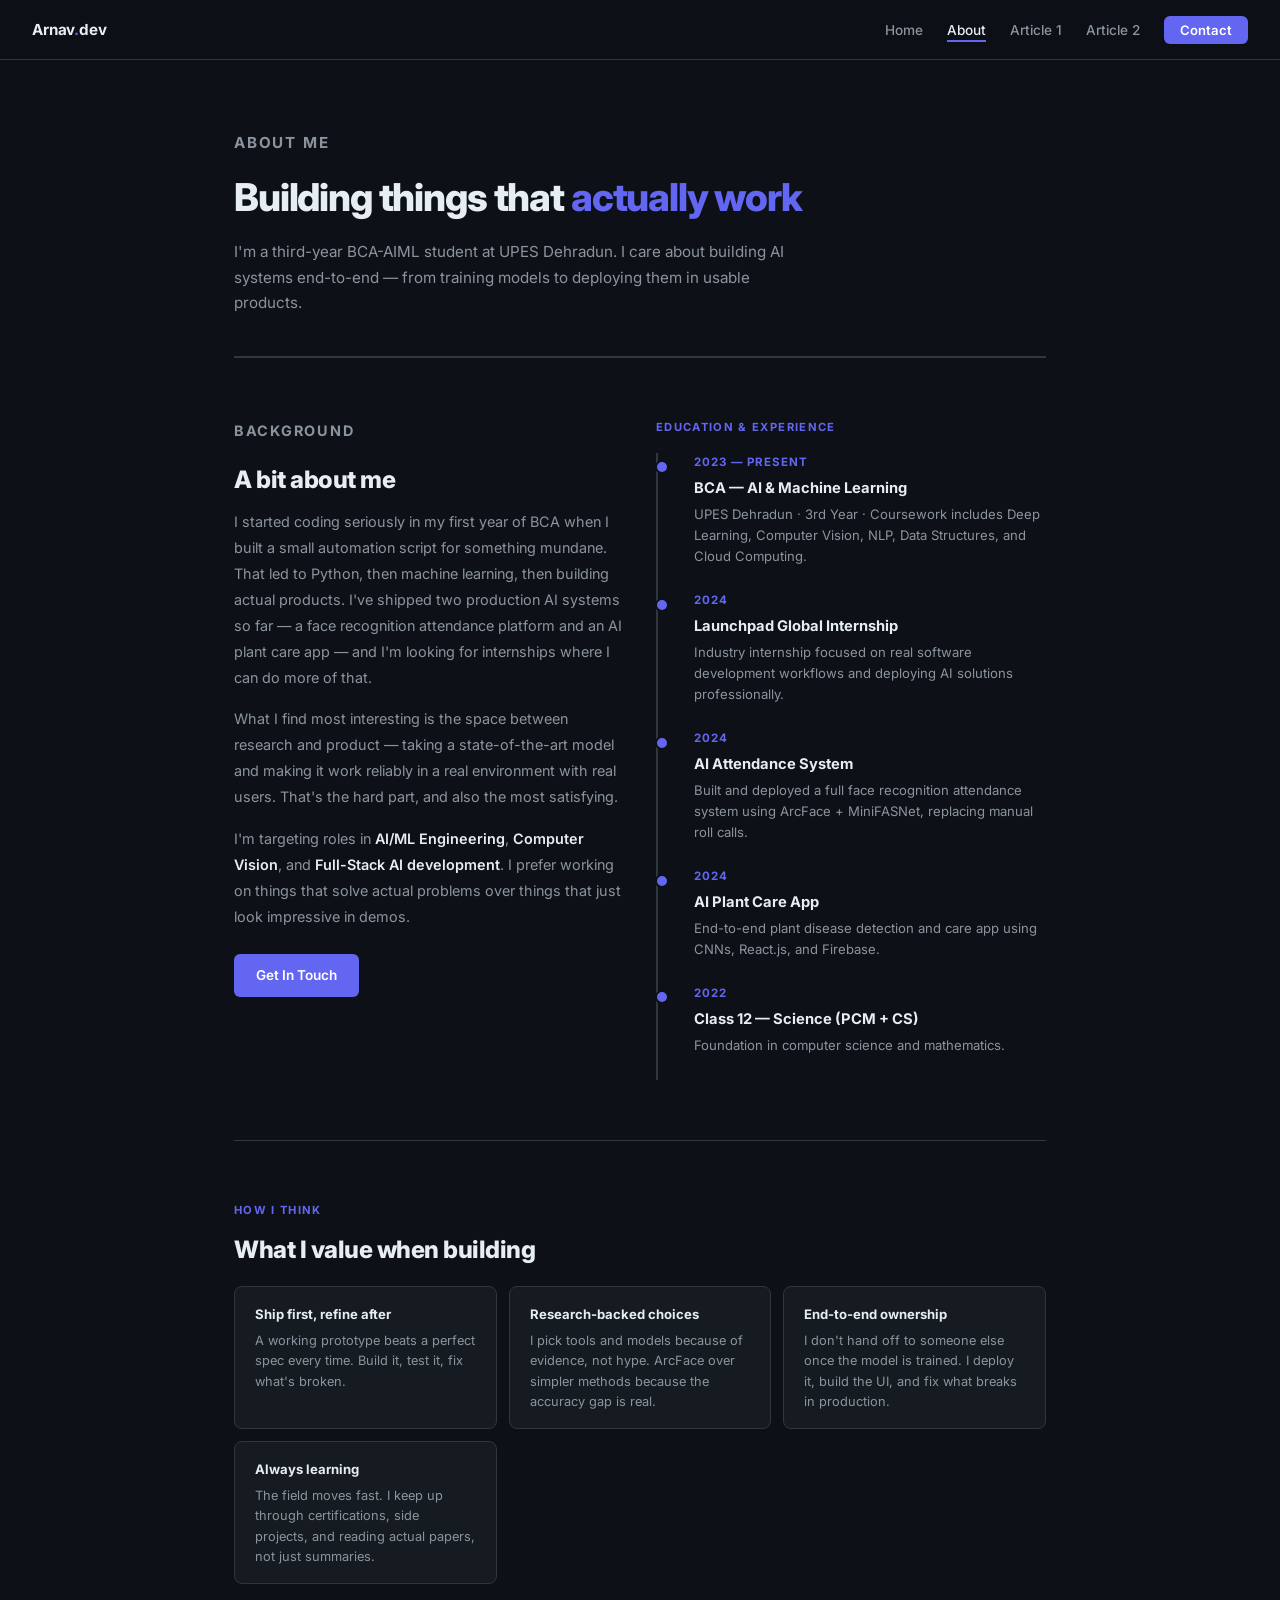
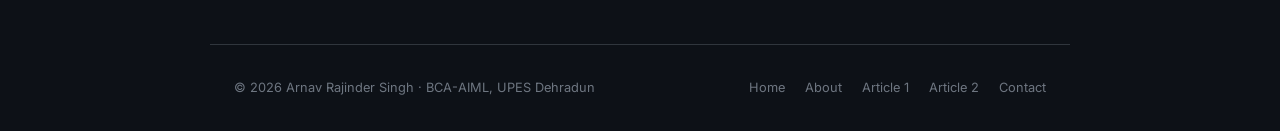
==== about.html @ 1b0526b2 "Add files via upload" ====
<!DOCTYPE html>
<html lang="en">
<head>
<meta charset="UTF-8"/><meta name="viewport" content="width=device-width,initial-scale=1.0"/>
<title>About Arnav Rajinder Singh | BCA-AIML Student, UPES Dehradun</title>
<meta name="description" content="About Arnav Rajinder Singh — BCA-AIML student at UPES Dehradun building AI-powered software. Projects, education, and personal brand."/>
<link rel="canonical" href="about.html"/>
<link rel="preconnect" href="https://fonts.googleapis.com"/>
<link href="https://fonts.googleapis.com/css2?family=Inter:wght@400;500;600;700;800&display=swap" rel="stylesheet"/>
<link rel="stylesheet" href="styles.css"/>
</head>
<body>
<nav>
  <a href="index.html" class="nav-logo">Arnav<span>.</span>dev</a>
  <ul class="nav-links">
    <li><a href="index.html">Home</a></li><li><a href="about.html" class="active">About</a></li>
    <li><a href="article-1.html">Article 1</a></li><li><a href="article-2.html">Article 2</a></li>
    <li><a href="contact.html" class="nav-btn">Contact</a></li>
  </ul>
  <button class="hamburger" aria-label="Toggle menu"><span></span><span></span><span></span></button>
</nav>
<main>
  <div class="page-hero">
    <p class="section-tag">About Me</p>
    <h1>Building things that <span class="accent">actually work</span></h1>
    <p>I'm a third-year BCA-AIML student at UPES Dehradun. I care about building AI systems end-to-end — from training models to deploying them in usable products.</p>
  </div>

  <section class="section">
    <div class="two-col">
      <div class="bio-block">
        <p class="section-tag">Background</p>
        <h2 class="section-title">A bit about me</h2>
        <p>I started coding seriously in my first year of BCA when I built a small automation script for something mundane. That led to Python, then machine learning, then building actual products. I've shipped two production AI systems so far — a face recognition attendance platform and an AI plant care app — and I'm looking for internships where I can do more of that.</p>
        <p>What I find most interesting is the space between research and product — taking a state-of-the-art model and making it work reliably in a real environment with real users. That's the hard part, and also the most satisfying.</p>
        <p>I'm targeting roles in <strong>AI/ML Engineering</strong>, <strong>Computer Vision</strong>, and <strong>Full-Stack AI development</strong>. I prefer working on things that solve actual problems over things that just look impressive in demos.</p>
        <div style="margin-top:1.5rem">
          <a href="contact.html" class="btn btn-fill">Get In Touch</a>
        </div>
      </div>
      <div>
        <p class="section-tag" style="margin-bottom:1rem">Education & Experience</p>
        <div class="timeline">
          <div class="tl-item">
            <div class="tl-year">2023 — Present</div>
            <h3>BCA — AI & Machine Learning</h3>
            <p>UPES Dehradun · 3rd Year · Coursework includes Deep Learning, Computer Vision, NLP, Data Structures, and Cloud Computing.</p>
          </div>
          <div class="tl-item">
            <div class="tl-year">2024</div>
            <h3>Launchpad Global Internship</h3>
            <p>Industry internship focused on real software development workflows and deploying AI solutions professionally.</p>
          </div>
          <div class="tl-item">
            <div class="tl-year">2024</div>
            <h3>AI Attendance System</h3>
            <p>Built and deployed a full face recognition attendance system using ArcFace + MiniFASNet, replacing manual roll calls.</p>
          </div>
          <div class="tl-item">
            <div class="tl-year">2024</div>
            <h3>AI Plant Care App</h3>
            <p>End-to-end plant disease detection and care app using CNNs, React.js, and Firebase.</p>
          </div>
          <div class="tl-item">
            <div class="tl-year">2022</div>
            <h3>Class 12 — Science (PCM + CS)</h3>
            <p>Foundation in computer science and mathematics.</p>
          </div>
        </div>
      </div>
    </div>
  </section>

  <section class="section">
    <p class="section-tag">How I Think</p>
    <h2 class="section-title">What I value when building</h2>
    <div style="display:grid;grid-template-columns:repeat(auto-fit,minmax(200px,1fr));gap:.75rem;margin-top:1rem">
      <div class="info-card"><h4>Ship first, refine after</h4><p>A working prototype beats a perfect spec every time. Build it, test it, fix what's broken.</p></div>
      <div class="info-card"><h4>Research-backed choices</h4><p>I pick tools and models because of evidence, not hype. ArcFace over simpler methods because the accuracy gap is real.</p></div>
      <div class="info-card"><h4>End-to-end ownership</h4><p>I don't hand off to someone else once the model is trained. I deploy it, build the UI, and fix what breaks in production.</p></div>
      <div class="info-card"><h4>Always learning</h4><p>The field moves fast. I keep up through certifications, side projects, and reading actual papers, not just summaries.</p></div>
    </div>
  </section>
</main>
<footer>
  <p>© 2026 Arnav Rajinder Singh · BCA-AIML, UPES Dehradun</p>
  <div class="footer-links">
    <a href="index.html">Home</a><a href="about.html">About</a>
    <a href="article-1.html">Article 1</a><a href="article-2.html">Article 2</a><a href="contact.html">Contact</a>
  </div>
</footer>
<script src="main.js"></script>
</body>
</html>
---- styles.css ----
/* Reset */
*{margin:0;padding:0;box-sizing:border-box}
:root{
  --bg:#0d1117;--surface:#161b22;--s2:#21262d;
  --border:#30363d;--accent:#6366f1;--accent-d:#4f46e5;
  --al:rgba(99,102,241,0.12);--text:#e6edf3;--t2:#8b949e;--t3:#6e7681;
  --green:#3fb950;--font:'Inter',-apple-system,sans-serif;--r:8px;--max:860px;
}
html{scroll-behavior:smooth}
body{font-family:var(--font);background:var(--bg);color:var(--text);line-height:1.7;overflow-x:hidden;font-size:15px}

/* NAV */
nav{
  position:sticky;top:0;z-index:100;height:60px;
  display:flex;align-items:center;justify-content:space-between;
  padding:0 2rem;background:rgba(13,17,23,0.92);
  backdrop-filter:blur(8px);border-bottom:1px solid var(--border);
}
.nav-logo{font-weight:700;font-size:.95rem;color:var(--text);text-decoration:none;letter-spacing:-.01em}
.nav-logo span{color:var(--accent)}
.nav-links{display:flex;gap:1.5rem;list-style:none}
.nav-links a{color:var(--t2);text-decoration:none;font-size:.85rem;font-weight:500;transition:color .2s}
.nav-links a:hover,.nav-links a.active{color:var(--text)}
.nav-links a.active{border-bottom:2px solid var(--accent);padding-bottom:2px}
.nav-btn{
  padding:6px 16px;background:var(--accent);color:#fff!important;
  border-radius:6px;font-size:.82rem!important;font-weight:600!important;
  transition:background .2s!important;border-bottom:none!important;
}
.nav-btn:hover{background:var(--accent-d)!important}
.hamburger{display:none;flex-direction:column;gap:5px;cursor:pointer;background:none;border:none;padding:4px}
.hamburger span{display:block;width:20px;height:2px;background:var(--t2);border-radius:2px;transition:.3s}
main{max-width:var(--max);margin:0 auto;padding:0 1.5rem}

/* HERO */
.hero{padding:80px 0 60px}
.hero-tag{
  display:inline-flex;align-items:center;gap:6px;
  font-size:.75rem;color:var(--green);margin-bottom:1.5rem;
  background:rgba(63,185,80,.08);border:1px solid rgba(63,185,80,.2);
  padding:4px 12px;border-radius:50px;
}
.hero-tag::before{content:'●';font-size:.5rem}
.hero h1{font-size:clamp(2rem,5vw,3.2rem);font-weight:800;letter-spacing:-.03em;line-height:1.1;margin-bottom:.75rem}
.accent{color:var(--accent)}
.hero-sub{font-size:1rem;color:var(--t2);margin-bottom:.4rem}
.hero-desc{font-size:.9rem;color:var(--t3);max-width:520px;margin-bottom:2rem}
.btn-row{display:flex;gap:.75rem;flex-wrap:wrap}
.btn{
  display:inline-flex;align-items:center;gap:6px;padding:10px 22px;
  border-radius:6px;font-size:.85rem;font-weight:600;text-decoration:none;
  transition:all .2s;cursor:pointer;border:none;
}
.btn-fill{background:var(--accent);color:#fff}
.btn-fill:hover{background:var(--accent-d)}
.btn-outline{background:transparent;color:var(--text);border:1px solid var(--border)}
.btn-outline:hover{border-color:var(--t2);background:var(--surface)}
.hero-stats{
  display:flex;gap:2rem;flex-wrap:wrap;
  margin-top:3rem;padding-top:2rem;border-top:1px solid var(--border);
}
.stat-num{font-size:1.5rem;font-weight:800;color:var(--text)}
.stat-lbl{font-size:.75rem;color:var(--t3);margin-top:2px}

/* SECTIONS */
.section{padding:60px 0;border-top:1px solid var(--border)}
.section-tag{font-size:.7rem;font-weight:700;letter-spacing:.12em;text-transform:uppercase;color:var(--accent);margin-bottom:.6rem}
.section-title{font-size:1.5rem;font-weight:800;letter-spacing:-.02em;margin-bottom:.5rem}
.section-sub{font-size:.88rem;color:var(--t2);margin-bottom:2rem}

/* SKILLS */
.skills-grid{display:flex;flex-wrap:wrap;gap:.5rem}
.skill{
  display:flex;align-items:center;gap:6px;
  padding:6px 14px;background:var(--surface);border:1px solid var(--border);
  border-radius:50px;font-size:.8rem;color:var(--t2);
  transition:all .2s;cursor:default;
}
.skill:hover{color:var(--text);border-color:var(--accent);background:var(--al)}

/* PROJECTS */
.projects{display:grid;grid-template-columns:repeat(auto-fit,minmax(300px,1fr));gap:1rem}
.project-card{
  background:var(--surface);border:1px solid var(--border);
  border-radius:var(--r);padding:1.5rem;transition:border-color .2s;
}
.project-card:hover{border-color:var(--accent)}
.proj-icon{font-size:1.8rem;margin-bottom:.75rem}
.project-card h3{font-size:1rem;font-weight:700;margin-bottom:.5rem}
.project-card p{font-size:.85rem;color:var(--t2);line-height:1.65;margin-bottom:1rem}
.tags{display:flex;flex-wrap:wrap;gap:.35rem}
.tag{
  padding:3px 10px;border-radius:50px;font-size:.72rem;font-weight:600;
  background:var(--al);border:1px solid rgba(99,102,241,.2);color:var(--accent);
}

/* CERTS */
.certs{display:grid;grid-template-columns:repeat(auto-fit,minmax(240px,1fr));gap:.75rem}
.cert{
  display:flex;align-items:center;gap:.75rem;
  background:var(--surface);border:1px solid var(--border);
  border-radius:var(--r);padding:1rem 1.25rem;transition:border-color .2s;
}
.cert:hover{border-color:var(--t3)}
.cert-ico{font-size:1.4rem;width:36px;flex-shrink:0;text-align:center}
.cert h4{font-size:.85rem;font-weight:600;margin-bottom:2px}
.cert p{font-size:.75rem;color:var(--t3)}

/* ARTICLES CTA */
.articles-grid{display:grid;grid-template-columns:repeat(auto-fit,minmax(260px,1fr));gap:1rem}
.article-cta{
  background:var(--surface);border:1px solid var(--border);
  border-radius:var(--r);padding:1.25rem;text-decoration:none;
  display:block;transition:border-color .2s;
}
.article-cta:hover{border-color:var(--accent)}
.article-cta h3{font-size:.95rem;font-weight:700;color:var(--text);margin-bottom:.4rem}
.article-cta p{font-size:.78rem;color:var(--t3)}

/* FOOTER */
footer{
  border-top:1px solid var(--border);padding:2rem 1.5rem;
  max-width:var(--max);margin:0 auto;
  display:flex;justify-content:space-between;align-items:center;flex-wrap:wrap;gap:1rem;
}
footer p{font-size:.8rem;color:var(--t3)}
.footer-links{display:flex;gap:1.25rem}
.footer-links a{color:var(--t3);text-decoration:none;font-size:.8rem;transition:color .2s}
.footer-links a:hover{color:var(--text)}

/* ABOUT PAGE */
.page-hero{padding:70px 0 40px;border-bottom:1px solid var(--border);margin-bottom:0}
.page-hero h1{font-size:clamp(1.6rem,4vw,2.4rem);font-weight:800;letter-spacing:-.03em;margin-bottom:.5rem}
.page-hero p{font-size:.95rem;color:var(--t2);max-width:580px}
.two-col{display:grid;grid-template-columns:1fr 1fr;gap:2rem;align-items:start}
.bio-block p{font-size:.9rem;color:var(--t2);line-height:1.8;margin-bottom:1rem}
.bio-block strong{color:var(--text);font-weight:600}
.timeline{padding-left:1.25rem;border-left:2px solid var(--border);margin-top:1rem}
.tl-item{position:relative;padding-bottom:1.5rem;padding-left:1rem}
.tl-item::before{
  content:'';position:absolute;left:-1.44rem;top:.4rem;
  width:10px;height:10px;border-radius:50%;background:var(--accent);
  border:2px solid var(--bg);
}
.tl-year{font-size:.72rem;font-weight:700;color:var(--accent);text-transform:uppercase;letter-spacing:.08em;margin-bottom:.2rem}
.tl-item h3{font-size:.92rem;font-weight:700;margin-bottom:.2rem}
.tl-item p{font-size:.82rem;color:var(--t2);line-height:1.6}
.info-cards{display:grid;grid-template-columns:1fr;gap:.75rem}
.info-card{background:var(--surface);border:1px solid var(--border);border-radius:var(--r);padding:1rem 1.25rem}
.info-card h4{font-size:.82rem;font-weight:700;margin-bottom:.3rem}
.info-card p{font-size:.8rem;color:var(--t2);line-height:1.6}

/* ARTICLE PAGE */
.article-wrap{display:grid;grid-template-columns:1fr 230px;gap:3rem;align-items:start;padding:50px 0}
.art-meta{display:flex;flex-wrap:wrap;gap:.5rem;align-items:center;margin-bottom:1.25rem}
.art-chip{padding:4px 12px;background:var(--al);border:1px solid rgba(99,102,241,.2);color:var(--accent);border-radius:50px;font-size:.72rem;font-weight:600}
.art-info{font-size:.78rem;color:var(--t3)}
.art-title{font-size:clamp(1.5rem,3.5vw,2.2rem);font-weight:800;letter-spacing:-.03em;line-height:1.2;margin-bottom:.75rem}
.art-lead{font-size:1rem;color:var(--t2);line-height:1.75;margin-bottom:2rem;padding-bottom:2rem;border-bottom:1px solid var(--border)}
.art-body h2{font-size:1.2rem;font-weight:800;margin:2.5rem 0 .75rem;letter-spacing:-.02em}
.art-body h3{font-size:1rem;font-weight:700;color:var(--t2);margin:1.75rem 0 .5rem}
.art-body p{font-size:.9rem;color:var(--t2);line-height:1.8;margin-bottom:1rem}
.art-body ul,.art-body ol{font-size:.9rem;color:var(--t2);padding-left:1.4rem;margin-bottom:1rem}
.art-body li{margin-bottom:.4rem;line-height:1.7}
.art-body strong{color:var(--text);font-weight:600}
.art-body a{color:var(--accent);text-decoration:none;border-bottom:1px solid rgba(99,102,241,.3)}
.art-body a:hover{border-color:var(--accent)}
.art-body table{width:100%;border-collapse:collapse;margin:1.25rem 0;font-size:.83rem}
.art-body th{background:var(--s2);color:var(--text);padding:8px 12px;text-align:left;font-weight:600;border-bottom:2px solid var(--border)}
.art-body td{padding:8px 12px;color:var(--t2);border-bottom:1px solid var(--border)}
.art-body tr:hover td{background:var(--surface)}
.callout{background:var(--surface);border-left:3px solid var(--accent);border-radius:0 var(--r) var(--r) 0;padding:1rem 1.25rem;margin:1.5rem 0}
.callout p{margin:0;font-size:.87rem;color:var(--t2)}
.faq-section{margin-top:2.5rem;padding-top:2rem;border-top:1px solid var(--border)}
.faq-item{padding:1rem 0;border-bottom:1px solid var(--border)}
.faq-q{font-weight:700;font-size:.9rem;margin-bottom:.4rem}
.faq-a{font-size:.85rem;color:var(--t2);line-height:1.7}
.sidebar{position:sticky;top:80px}
.toc-label{font-size:.7rem;font-weight:700;letter-spacing:.1em;text-transform:uppercase;color:var(--t3);margin-bottom:.75rem}
.toc{list-style:none}
.toc li{margin-bottom:.4rem}
.toc a{font-size:.82rem;color:var(--t3);text-decoration:none;display:block;padding:2px 0;transition:color .2s}
.toc a:hover{color:var(--text)}
.sidebar-sep{border:none;border-top:1px solid var(--border);margin:1.25rem 0}
.related-link{
  display:block;text-decoration:none;background:var(--surface);
  border:1px solid var(--border);border-radius:var(--r);padding:1rem;
  margin-bottom:.75rem;transition:border-color .2s;
}
.related-link:hover{border-color:var(--accent)}
.related-link h4{font-size:.85rem;font-weight:700;color:var(--text);margin-bottom:.25rem}
.related-link p{font-size:.75rem;color:var(--t3)}

/* CONTACT PAGE */
.contact-grid{display:grid;grid-template-columns:1fr 1fr;gap:3rem;align-items:start}
.form-group{margin-bottom:1rem}
.form-group label{display:block;font-size:.8rem;font-weight:600;color:var(--t2);margin-bottom:.4rem}
.form-group input,.form-group textarea{
  width:100%;background:var(--surface);border:1px solid var(--border);
  border-radius:6px;padding:10px 14px;color:var(--text);
  font-family:var(--font);font-size:.88rem;outline:none;
  transition:border-color .2s;resize:vertical;
}
.form-group input:focus,.form-group textarea:focus{border-color:var(--accent)}
.form-group textarea{min-height:120px}
.contact-item{
  display:flex;align-items:center;gap:.75rem;
  background:var(--surface);border:1px solid var(--border);
  border-radius:var(--r);padding:1rem 1.25rem;margin-bottom:.75rem;transition:border-color .2s;
}
.contact-item:hover{border-color:var(--t3)}
.c-icon{font-size:1.1rem;width:32px;text-align:center;flex-shrink:0}
.contact-item h4{font-size:.82rem;font-weight:600;margin-bottom:1px}
.contact-item a,.contact-item p{font-size:.8rem;color:var(--t3);text-decoration:none}
.contact-item a:hover{color:var(--accent)}
.open-to{background:var(--surface);border:1px solid var(--border);border-radius:var(--r);padding:1.25rem;margin-top:1rem}
.open-to h3{font-size:.85rem;font-weight:700;margin-bottom:.75rem}
.open-item{font-size:.82rem;color:var(--t2);padding:.3rem 0;display:flex;gap:.5rem;align-items:center}
.toast{display:none;background:rgba(63,185,80,.1);border:1px solid rgba(63,185,80,.3);color:var(--green);border-radius:6px;padding:10px 14px;font-size:.82rem;margin-top:.75rem}

/* RESPONSIVE */
@media(max-width:720px){
  nav{padding:0 1rem}
  .nav-links{display:none;flex-direction:column;position:fixed;top:60px;left:0;right:0;background:var(--bg);border-bottom:1px solid var(--border);padding:1rem}
  .nav-links.open{display:flex}
  .hamburger{display:flex}
  main{padding:0 1rem}
  .two-col,.contact-grid{grid-template-columns:1fr}
  .article-wrap{grid-template-columns:1fr}
  .sidebar{display:none}
  .hero{padding:50px 0 40px}
  .hero-stats{gap:1.25rem}
  .projects{grid-template-columns:1fr}
}
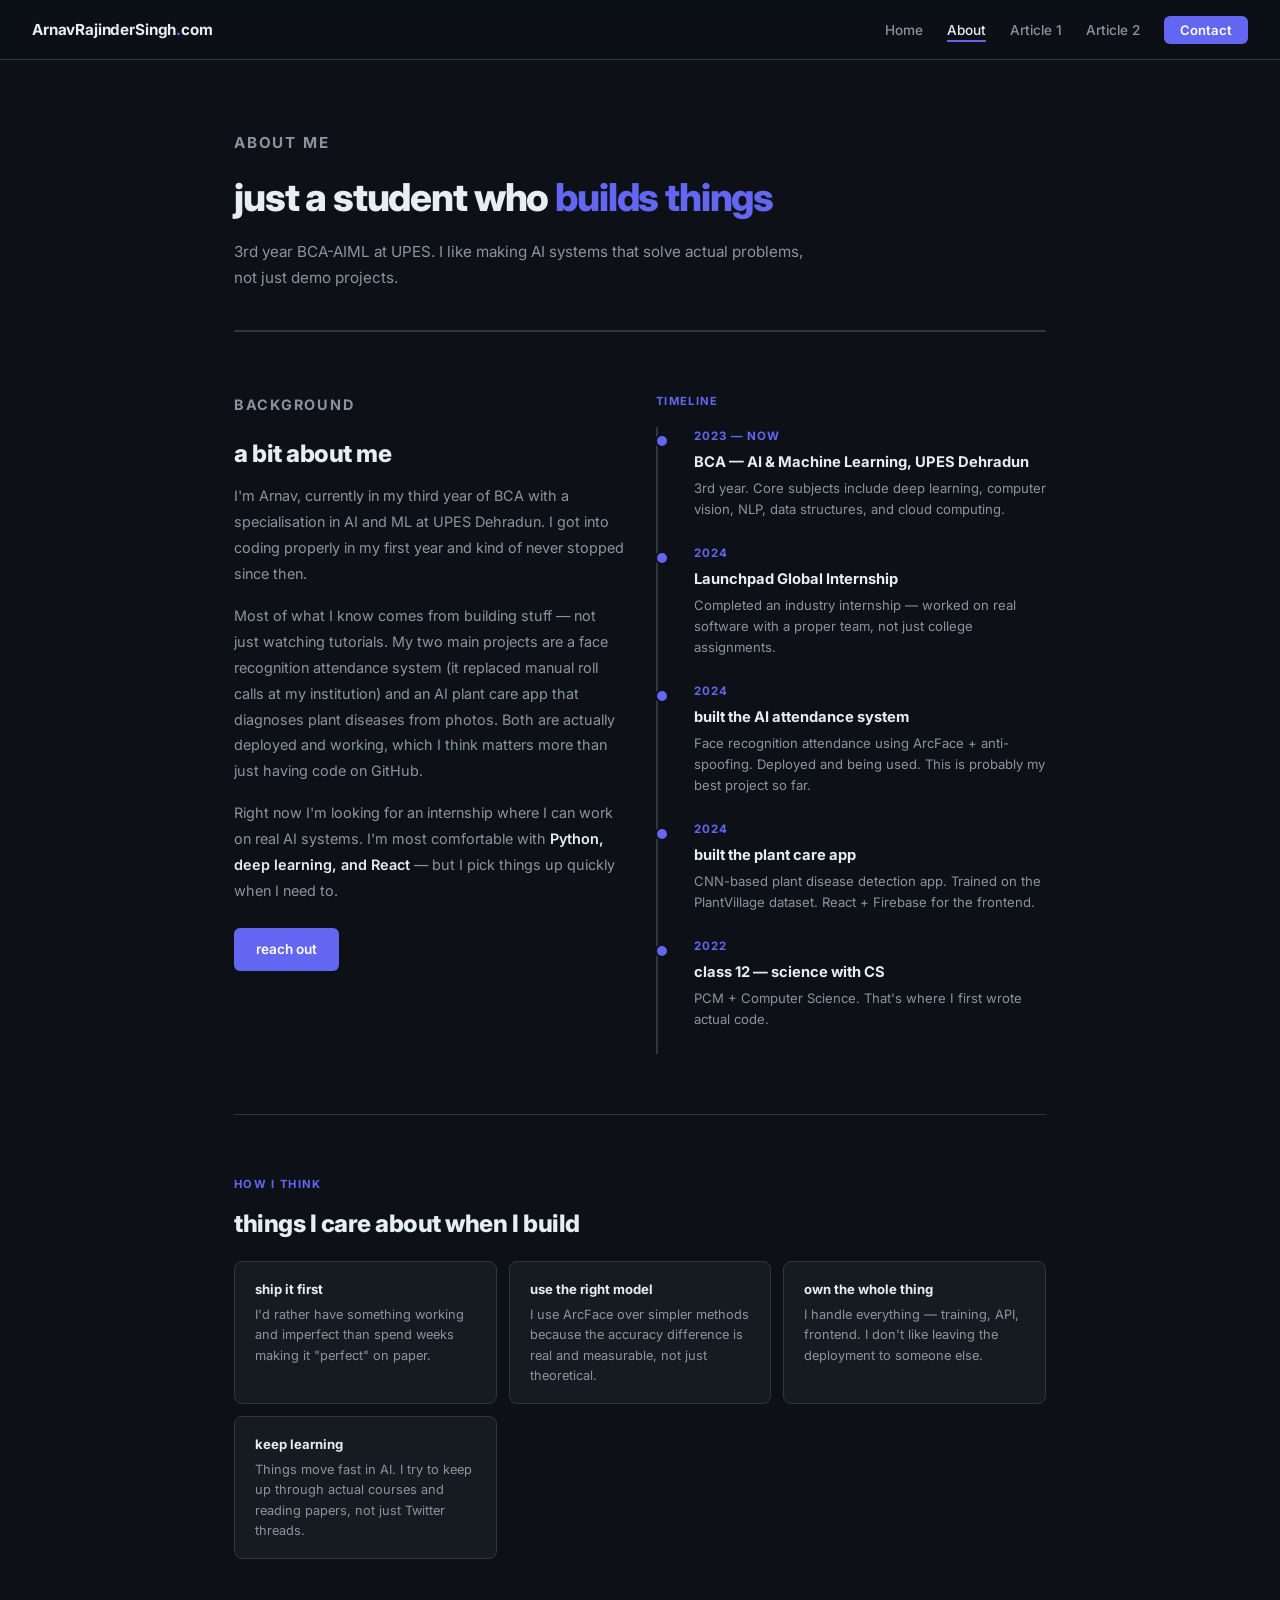
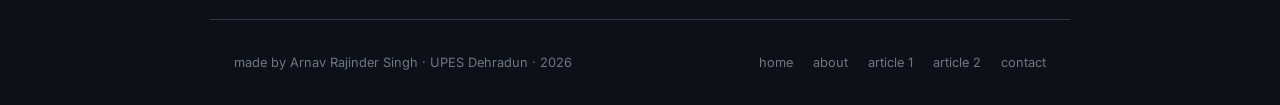
==== commit ef3f0e00: "Add files via upload" ====
--- a/about.html
+++ b/about.html
@@ -2,16 +2,15 @@
 <html lang="en">
 <head>
 <meta charset="UTF-8"/><meta name="viewport" content="width=device-width,initial-scale=1.0"/>
-<title>About Arnav Rajinder Singh | BCA-AIML Student, UPES Dehradun</title>
-<meta name="description" content="About Arnav Rajinder Singh — BCA-AIML student at UPES Dehradun building AI-powered software. Projects, education, and personal brand."/>
-<link rel="canonical" href="about.html"/>
+<title>About | Arnav Rajinder Singh</title>
+<meta name="description" content="A bit about me — Arnav Rajinder Singh, BCA-AIML student at UPES Dehradun. I build AI projects and I'm looking for internships in ML engineering."/>
 <link rel="preconnect" href="https://fonts.googleapis.com"/>
 <link href="https://fonts.googleapis.com/css2?family=Inter:wght@400;500;600;700;800&display=swap" rel="stylesheet"/>
 <link rel="stylesheet" href="styles.css"/>
 </head>
 <body>
 <nav>
-  <a href="index.html" class="nav-logo">Arnav<span>.</span>dev</a>
+  <a href="index.html" class="nav-logo">ArnavRajinderSingh<span>.</span>com</a>
   <ul class="nav-links">
     <li><a href="index.html">Home</a></li><li><a href="about.html" class="active">About</a></li>
     <li><a href="article-1.html">Article 1</a></li><li><a href="article-2.html">Article 2</a></li>
@@ -19,52 +18,53 @@
   </ul>
   <button class="hamburger" aria-label="Toggle menu"><span></span><span></span><span></span></button>
 </nav>
+
 <main>
   <div class="page-hero">
-    <p class="section-tag">About Me</p>
-    <h1>Building things that <span class="accent">actually work</span></h1>
-    <p>I'm a third-year BCA-AIML student at UPES Dehradun. I care about building AI systems end-to-end — from training models to deploying them in usable products.</p>
+    <p class="section-tag">about me</p>
+    <h1>just a student who <span class="accent">builds things</span></h1>
+    <p>3rd year BCA-AIML at UPES. I like making AI systems that solve actual problems, not just demo projects.</p>
   </div>
 
   <section class="section">
     <div class="two-col">
       <div class="bio-block">
-        <p class="section-tag">Background</p>
-        <h2 class="section-title">A bit about me</h2>
-        <p>I started coding seriously in my first year of BCA when I built a small automation script for something mundane. That led to Python, then machine learning, then building actual products. I've shipped two production AI systems so far — a face recognition attendance platform and an AI plant care app — and I'm looking for internships where I can do more of that.</p>
-        <p>What I find most interesting is the space between research and product — taking a state-of-the-art model and making it work reliably in a real environment with real users. That's the hard part, and also the most satisfying.</p>
-        <p>I'm targeting roles in <strong>AI/ML Engineering</strong>, <strong>Computer Vision</strong>, and <strong>Full-Stack AI development</strong>. I prefer working on things that solve actual problems over things that just look impressive in demos.</p>
+        <p class="section-tag">background</p>
+        <h2 class="section-title">a bit about me</h2>
+        <p>I'm Arnav, currently in my third year of BCA with a specialisation in AI and ML at UPES Dehradun. I got into coding properly in my first year and kind of never stopped since then.</p>
+        <p>Most of what I know comes from building stuff — not just watching tutorials. My two main projects are a face recognition attendance system (it replaced manual roll calls at my institution) and an AI plant care app that diagnoses plant diseases from photos. Both are actually deployed and working, which I think matters more than just having code on GitHub.</p>
+        <p>Right now I'm looking for an internship where I can work on real AI systems. I'm most comfortable with <strong>Python, deep learning, and React</strong> — but I pick things up quickly when I need to.</p>
         <div style="margin-top:1.5rem">
-          <a href="contact.html" class="btn btn-fill">Get In Touch</a>
+          <a href="contact.html" class="btn btn-fill">reach out</a>
         </div>
       </div>
       <div>
-        <p class="section-tag" style="margin-bottom:1rem">Education & Experience</p>
+        <p class="section-tag" style="margin-bottom:1rem">timeline</p>
         <div class="timeline">
           <div class="tl-item">
-            <div class="tl-year">2023 — Present</div>
-            <h3>BCA — AI & Machine Learning</h3>
-            <p>UPES Dehradun · 3rd Year · Coursework includes Deep Learning, Computer Vision, NLP, Data Structures, and Cloud Computing.</p>
+            <div class="tl-year">2023 — now</div>
+            <h3>BCA — AI & Machine Learning, UPES Dehradun</h3>
+            <p>3rd year. Core subjects include deep learning, computer vision, NLP, data structures, and cloud computing.</p>
           </div>
           <div class="tl-item">
             <div class="tl-year">2024</div>
             <h3>Launchpad Global Internship</h3>
-            <p>Industry internship focused on real software development workflows and deploying AI solutions professionally.</p>
+            <p>Completed an industry internship — worked on real software with a proper team, not just college assignments.</p>
           </div>
           <div class="tl-item">
             <div class="tl-year">2024</div>
-            <h3>AI Attendance System</h3>
-            <p>Built and deployed a full face recognition attendance system using ArcFace + MiniFASNet, replacing manual roll calls.</p>
+            <h3>built the AI attendance system</h3>
+            <p>Face recognition attendance using ArcFace + anti-spoofing. Deployed and being used. This is probably my best project so far.</p>
           </div>
           <div class="tl-item">
             <div class="tl-year">2024</div>
-            <h3>AI Plant Care App</h3>
-            <p>End-to-end plant disease detection and care app using CNNs, React.js, and Firebase.</p>
+            <h3>built the plant care app</h3>
+            <p>CNN-based plant disease detection app. Trained on the PlantVillage dataset. React + Firebase for the frontend.</p>
           </div>
           <div class="tl-item">
             <div class="tl-year">2022</div>
-            <h3>Class 12 — Science (PCM + CS)</h3>
-            <p>Foundation in computer science and mathematics.</p>
+            <h3>class 12 — science with CS</h3>
+            <p>PCM + Computer Science. That's where I first wrote actual code.</p>
           </div>
         </div>
       </div>
@@ -72,21 +72,22 @@
   </section>
 
   <section class="section">
-    <p class="section-tag">How I Think</p>
-    <h2 class="section-title">What I value when building</h2>
+    <p class="section-tag">how I think</p>
+    <h2 class="section-title">things I care about when I build</h2>
     <div style="display:grid;grid-template-columns:repeat(auto-fit,minmax(200px,1fr));gap:.75rem;margin-top:1rem">
-      <div class="info-card"><h4>Ship first, refine after</h4><p>A working prototype beats a perfect spec every time. Build it, test it, fix what's broken.</p></div>
-      <div class="info-card"><h4>Research-backed choices</h4><p>I pick tools and models because of evidence, not hype. ArcFace over simpler methods because the accuracy gap is real.</p></div>
-      <div class="info-card"><h4>End-to-end ownership</h4><p>I don't hand off to someone else once the model is trained. I deploy it, build the UI, and fix what breaks in production.</p></div>
-      <div class="info-card"><h4>Always learning</h4><p>The field moves fast. I keep up through certifications, side projects, and reading actual papers, not just summaries.</p></div>
+      <div class="info-card"><h4>ship it first</h4><p>I'd rather have something working and imperfect than spend weeks making it "perfect" on paper.</p></div>
+      <div class="info-card"><h4>use the right model</h4><p>I use ArcFace over simpler methods because the accuracy difference is real and measurable, not just theoretical.</p></div>
+      <div class="info-card"><h4>own the whole thing</h4><p>I handle everything — training, API, frontend. I don't like leaving the deployment to someone else.</p></div>
+      <div class="info-card"><h4>keep learning</h4><p>Things move fast in AI. I try to keep up through actual courses and reading papers, not just Twitter threads.</p></div>
     </div>
   </section>
 </main>
+
 <footer>
-  <p>© 2026 Arnav Rajinder Singh · BCA-AIML, UPES Dehradun</p>
+  <p>made by Arnav Rajinder Singh · UPES Dehradun · 2026</p>
   <div class="footer-links">
-    <a href="index.html">Home</a><a href="about.html">About</a>
-    <a href="article-1.html">Article 1</a><a href="article-2.html">Article 2</a><a href="contact.html">Contact</a>
+    <a href="index.html">home</a><a href="about.html">about</a>
+    <a href="article-1.html">article 1</a><a href="article-2.html">article 2</a><a href="contact.html">contact</a>
   </div>
 </footer>
 <script src="main.js"></script>
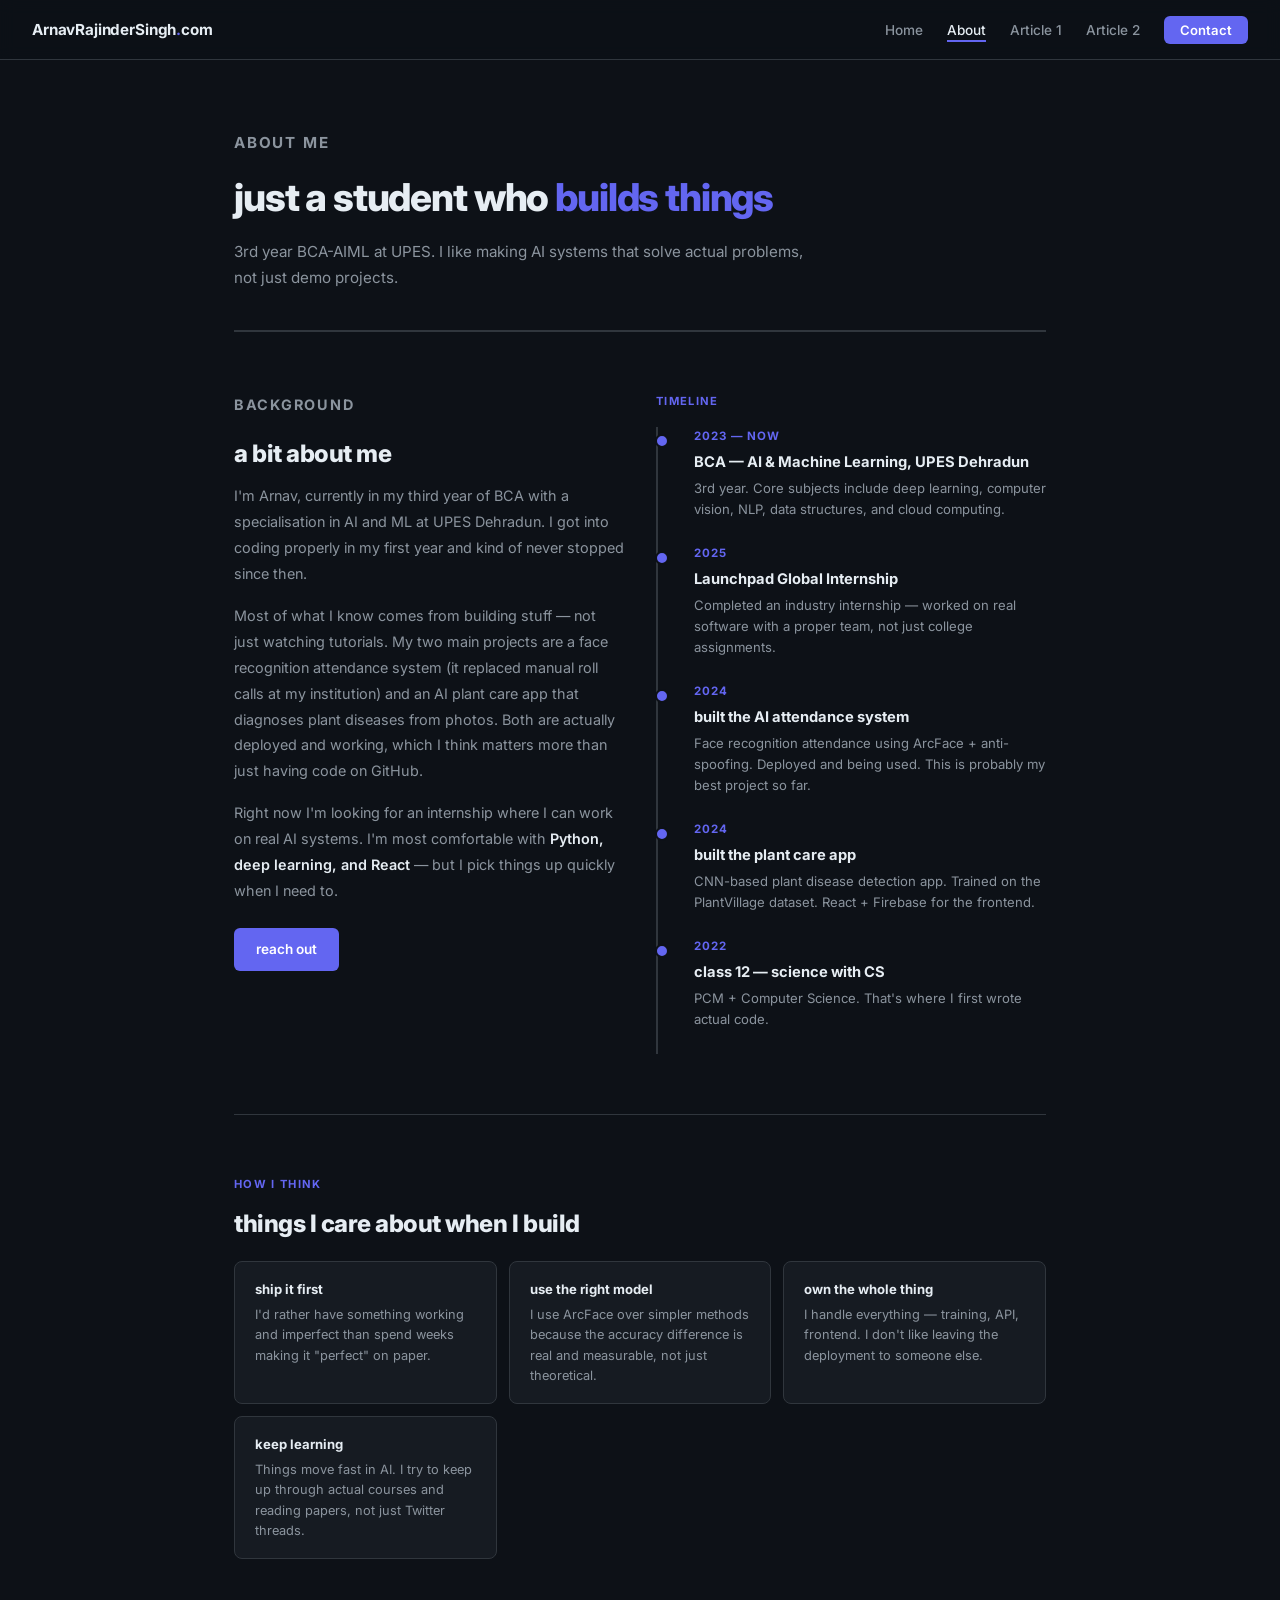
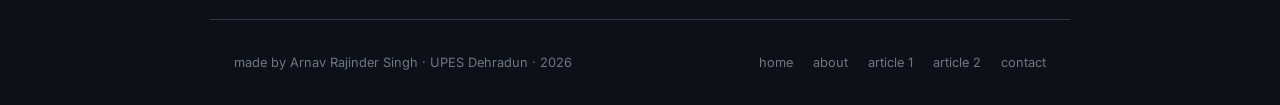
==== commit 0ae3b6a0: "Add files via upload" ====
--- a/about.html
+++ b/about.html
@@ -46,11 +46,11 @@
             <h3>BCA — AI & Machine Learning, UPES Dehradun</h3>
             <p>3rd year. Core subjects include deep learning, computer vision, NLP, data structures, and cloud computing.</p>
           </div>
-          <div class="tl-item">
-            <div class="tl-year">2024</div>
-            <h3>Launchpad Global Internship</h3>
-            <p>Completed an industry internship — worked on real software with a proper team, not just college assignments.</p>
-          </div>
+            <div class="tl-item">
+              <div class="tl-year">2025</div>
+              <h3>Launchpad Global Internship</h3>
+              <p>Completed an industry internship — worked on real software with a proper team, not just college assignments.</p>
+            </div>
           <div class="tl-item">
             <div class="tl-year">2024</div>
             <h3>built the AI attendance system</h3>
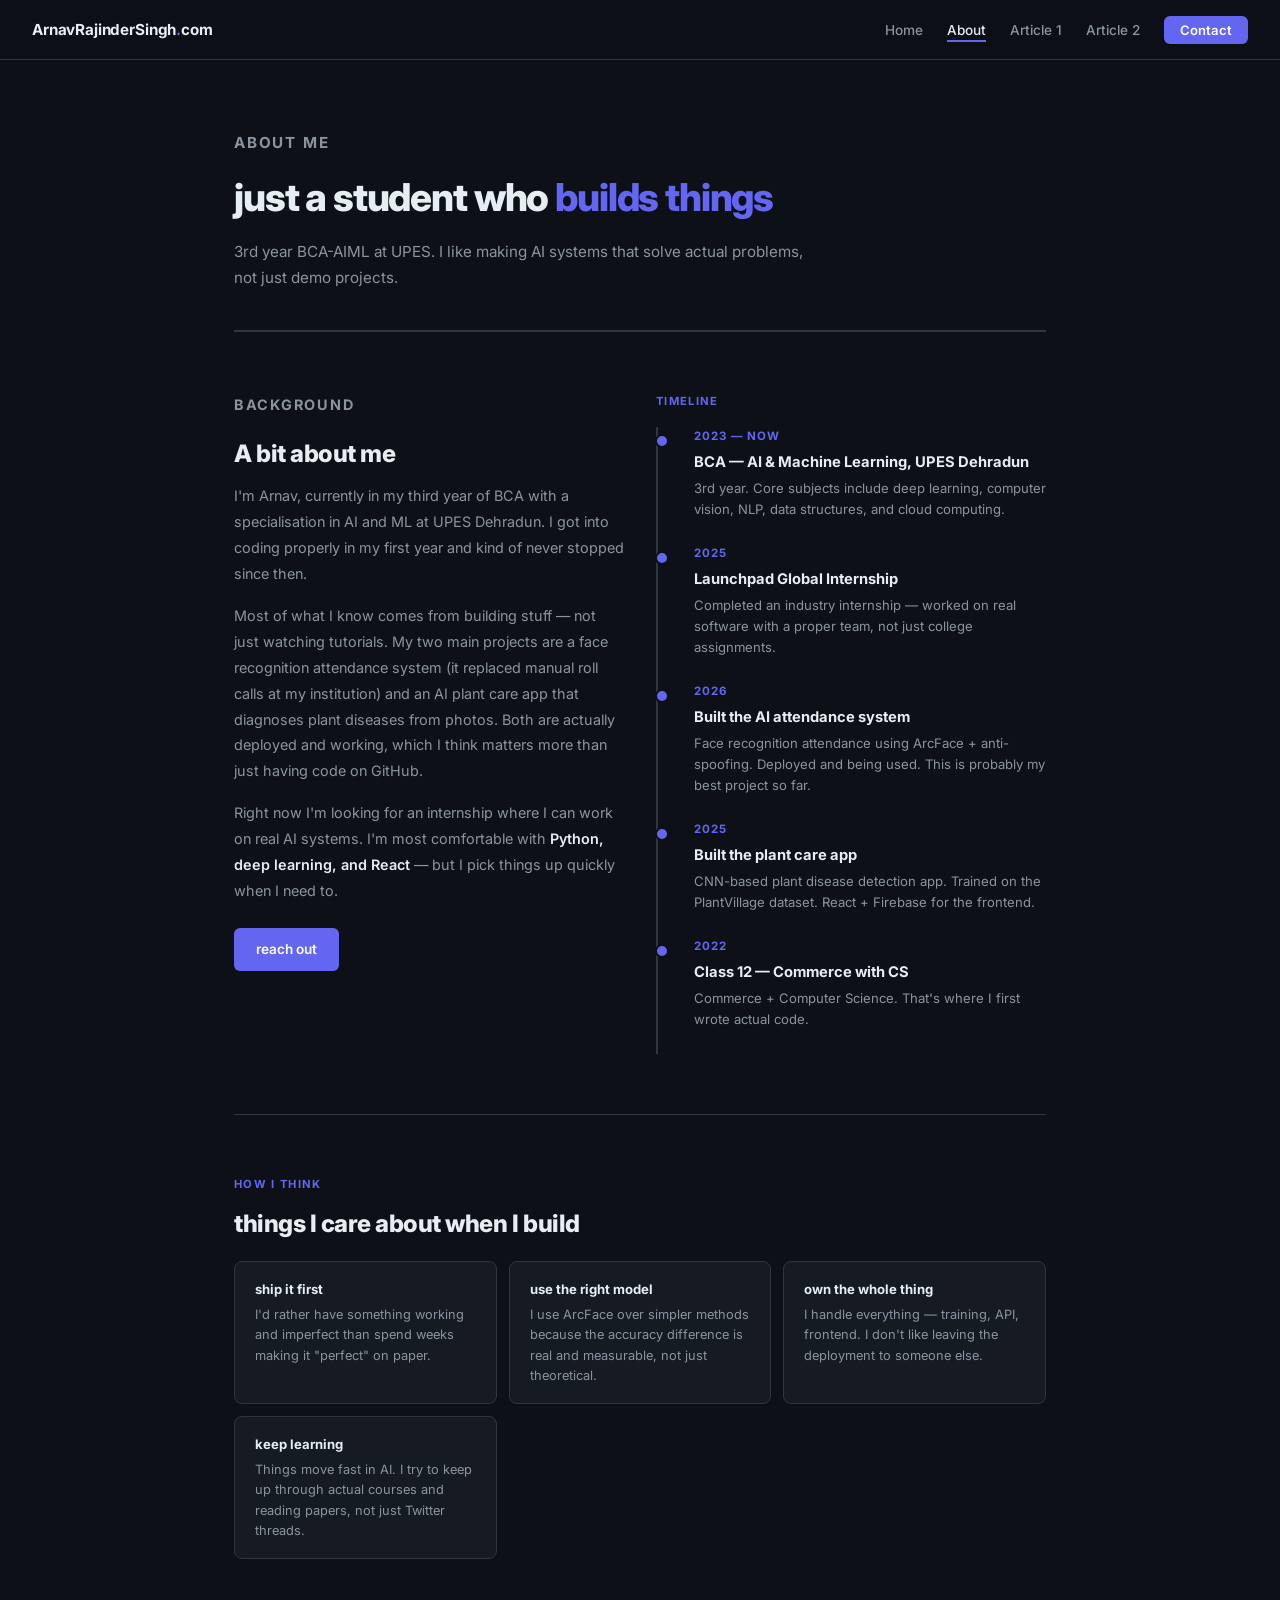
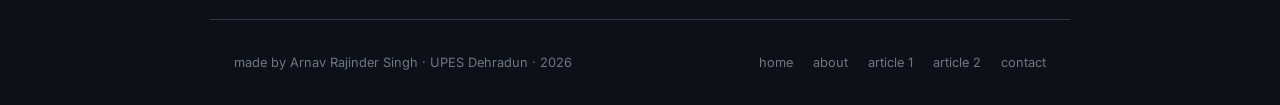
==== commit c4424e90: "Add files via upload" ====
--- a/about.html
+++ b/about.html
@@ -30,7 +30,7 @@
     <div class="two-col">
       <div class="bio-block">
         <p class="section-tag">background</p>
-        <h2 class="section-title">a bit about me</h2>
+        <h2 class="section-title">A bit about me</h2>
         <p>I'm Arnav, currently in my third year of BCA with a specialisation in AI and ML at UPES Dehradun. I got into coding properly in my first year and kind of never stopped since then.</p>
         <p>Most of what I know comes from building stuff — not just watching tutorials. My two main projects are a face recognition attendance system (it replaced manual roll calls at my institution) and an AI plant care app that diagnoses plant diseases from photos. Both are actually deployed and working, which I think matters more than just having code on GitHub.</p>
         <p>Right now I'm looking for an internship where I can work on real AI systems. I'm most comfortable with <strong>Python, deep learning, and React</strong> — but I pick things up quickly when I need to.</p>
@@ -52,19 +52,19 @@
               <p>Completed an industry internship — worked on real software with a proper team, not just college assignments.</p>
             </div>
           <div class="tl-item">
-            <div class="tl-year">2024</div>
-            <h3>built the AI attendance system</h3>
+            <div class="tl-year">2026</div>
+            <h3>Built the AI attendance system</h3>
             <p>Face recognition attendance using ArcFace + anti-spoofing. Deployed and being used. This is probably my best project so far.</p>
           </div>
           <div class="tl-item">
-            <div class="tl-year">2024</div>
-            <h3>built the plant care app</h3>
+            <div class="tl-year">2025</div>
+            <h3>Built the plant care app</h3>
             <p>CNN-based plant disease detection app. Trained on the PlantVillage dataset. React + Firebase for the frontend.</p>
           </div>
           <div class="tl-item">
             <div class="tl-year">2022</div>
-            <h3>class 12 — science with CS</h3>
-            <p>PCM + Computer Science. That's where I first wrote actual code.</p>
+            <h3>Class 12 — Commerce with CS</h3>
+            <p>Commerce + Computer Science. That's where I first wrote actual code.</p>
           </div>
         </div>
       </div>
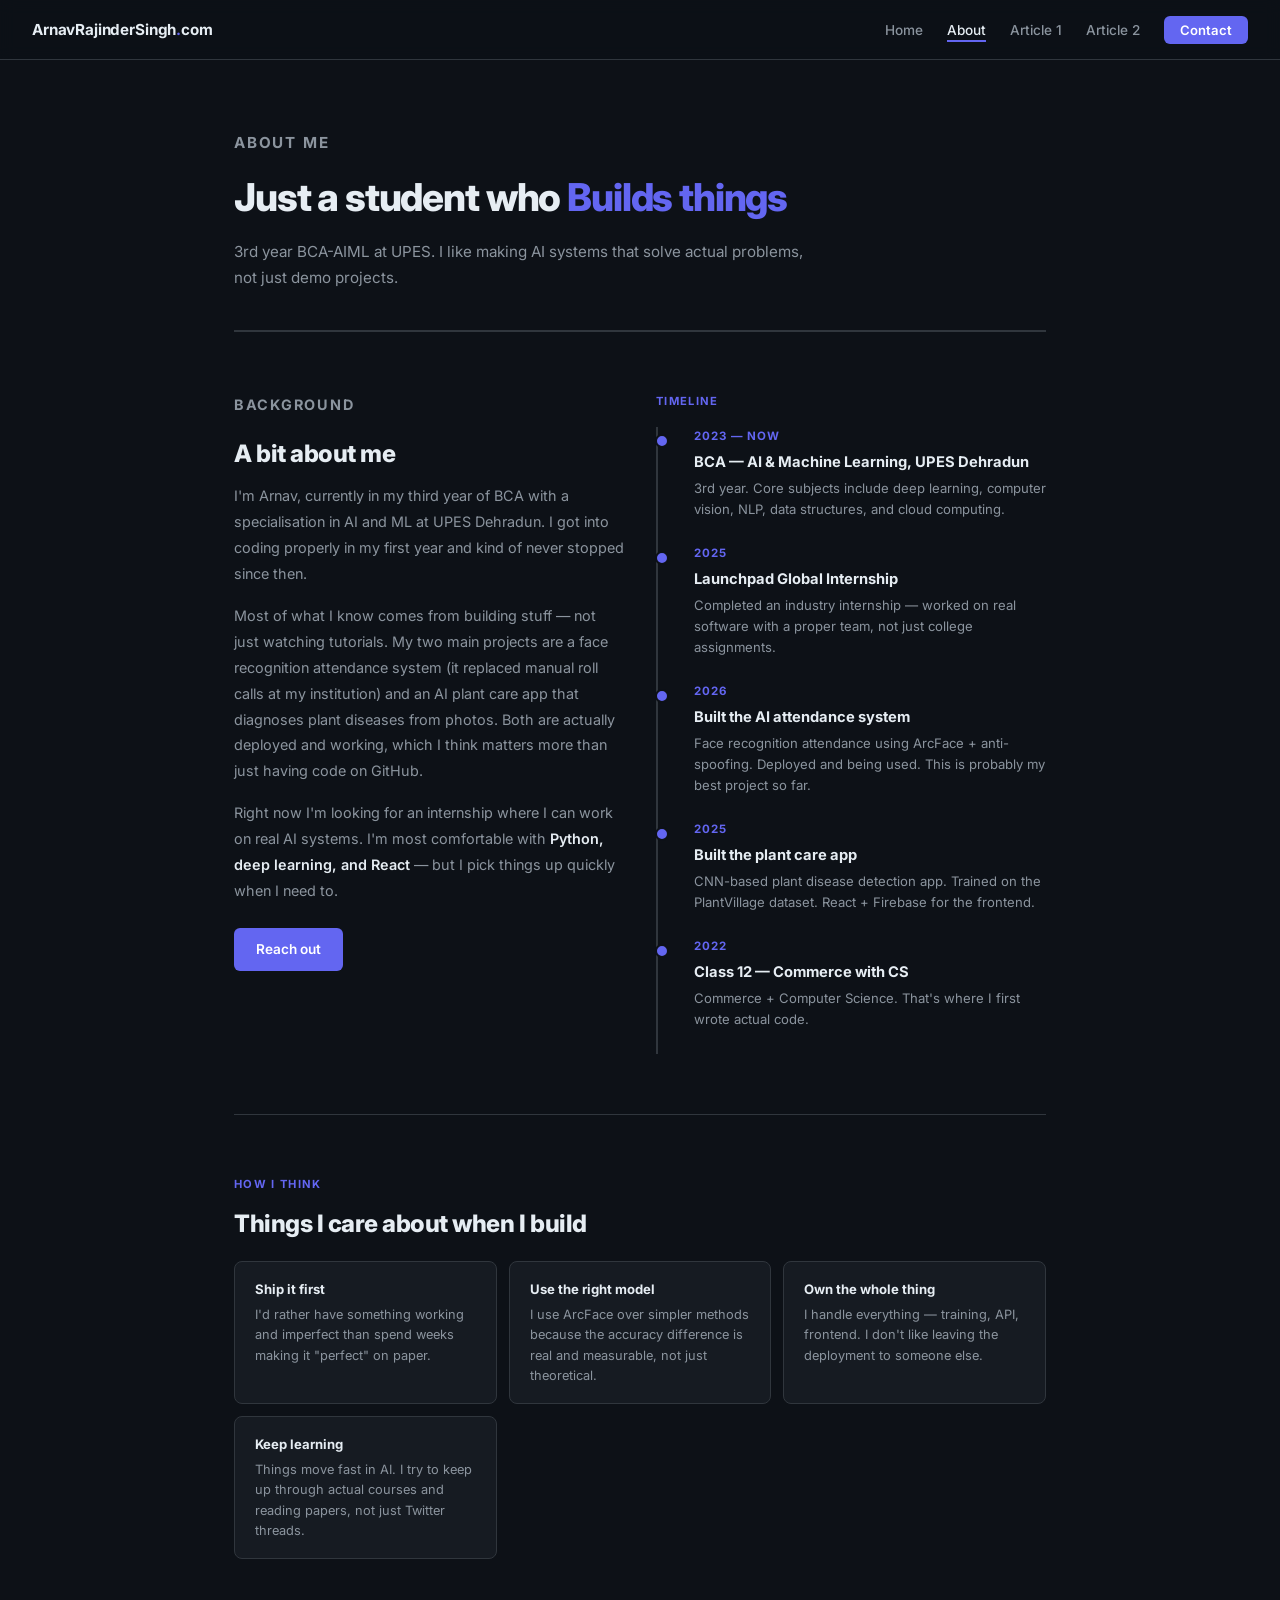
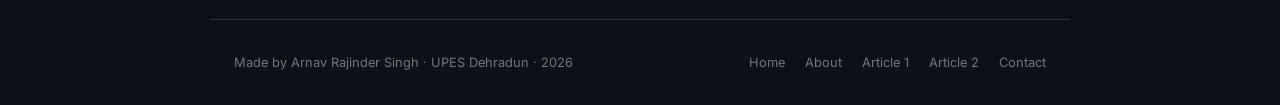
==== commit 9b5a158d: "Add files via upload" ====
--- a/about.html
+++ b/about.html
@@ -21,25 +21,25 @@
 
 <main>
   <div class="page-hero">
-    <p class="section-tag">about me</p>
-    <h1>just a student who <span class="accent">builds things</span></h1>
+    <p class="section-tag">About me</p>
+    <h1>Just a student who <span class="accent">Builds things</span></h1>
     <p>3rd year BCA-AIML at UPES. I like making AI systems that solve actual problems, not just demo projects.</p>
   </div>
 
   <section class="section">
     <div class="two-col">
       <div class="bio-block">
-        <p class="section-tag">background</p>
+        <p class="section-tag">Background</p>
         <h2 class="section-title">A bit about me</h2>
         <p>I'm Arnav, currently in my third year of BCA with a specialisation in AI and ML at UPES Dehradun. I got into coding properly in my first year and kind of never stopped since then.</p>
         <p>Most of what I know comes from building stuff — not just watching tutorials. My two main projects are a face recognition attendance system (it replaced manual roll calls at my institution) and an AI plant care app that diagnoses plant diseases from photos. Both are actually deployed and working, which I think matters more than just having code on GitHub.</p>
         <p>Right now I'm looking for an internship where I can work on real AI systems. I'm most comfortable with <strong>Python, deep learning, and React</strong> — but I pick things up quickly when I need to.</p>
         <div style="margin-top:1.5rem">
-          <a href="contact.html" class="btn btn-fill">reach out</a>
+          <a href="contact.html" class="btn btn-fill">Reach out</a>
         </div>
       </div>
       <div>
-        <p class="section-tag" style="margin-bottom:1rem">timeline</p>
+        <p class="section-tag" style="margin-bottom:1rem">Timeline</p>
         <div class="timeline">
           <div class="tl-item">
             <div class="tl-year">2023 — now</div>
@@ -72,22 +72,22 @@
   </section>
 
   <section class="section">
-    <p class="section-tag">how I think</p>
-    <h2 class="section-title">things I care about when I build</h2>
+    <p class="section-tag">How I think</p>
+    <h2 class="section-title">Things I care about when I build</h2>
     <div style="display:grid;grid-template-columns:repeat(auto-fit,minmax(200px,1fr));gap:.75rem;margin-top:1rem">
-      <div class="info-card"><h4>ship it first</h4><p>I'd rather have something working and imperfect than spend weeks making it "perfect" on paper.</p></div>
-      <div class="info-card"><h4>use the right model</h4><p>I use ArcFace over simpler methods because the accuracy difference is real and measurable, not just theoretical.</p></div>
-      <div class="info-card"><h4>own the whole thing</h4><p>I handle everything — training, API, frontend. I don't like leaving the deployment to someone else.</p></div>
-      <div class="info-card"><h4>keep learning</h4><p>Things move fast in AI. I try to keep up through actual courses and reading papers, not just Twitter threads.</p></div>
+      <div class="info-card"><h4>Ship it first</h4><p>I'd rather have something working and imperfect than spend weeks making it "perfect" on paper.</p></div>
+      <div class="info-card"><h4>Use the right model</h4><p>I use ArcFace over simpler methods because the accuracy difference is real and measurable, not just theoretical.</p></div>
+      <div class="info-card"><h4>Own the whole thing</h4><p>I handle everything — training, API, frontend. I don't like leaving the deployment to someone else.</p></div>
+      <div class="info-card"><h4>Keep learning</h4><p>Things move fast in AI. I try to keep up through actual courses and reading papers, not just Twitter threads.</p></div>
     </div>
   </section>
 </main>
 
 <footer>
-  <p>made by Arnav Rajinder Singh · UPES Dehradun · 2026</p>
+  <p>Made by Arnav Rajinder Singh · UPES Dehradun · 2026</p>
   <div class="footer-links">
-    <a href="index.html">home</a><a href="about.html">about</a>
-    <a href="article-1.html">article 1</a><a href="article-2.html">article 2</a><a href="contact.html">contact</a>
+    <a href="index.html">Home</a><a href="about.html">About</a>
+    <a href="article-1.html">Article 1</a><a href="article-2.html">Article 2</a><a href="contact.html">Contact</a>
   </div>
 </footer>
 <script src="main.js"></script>
